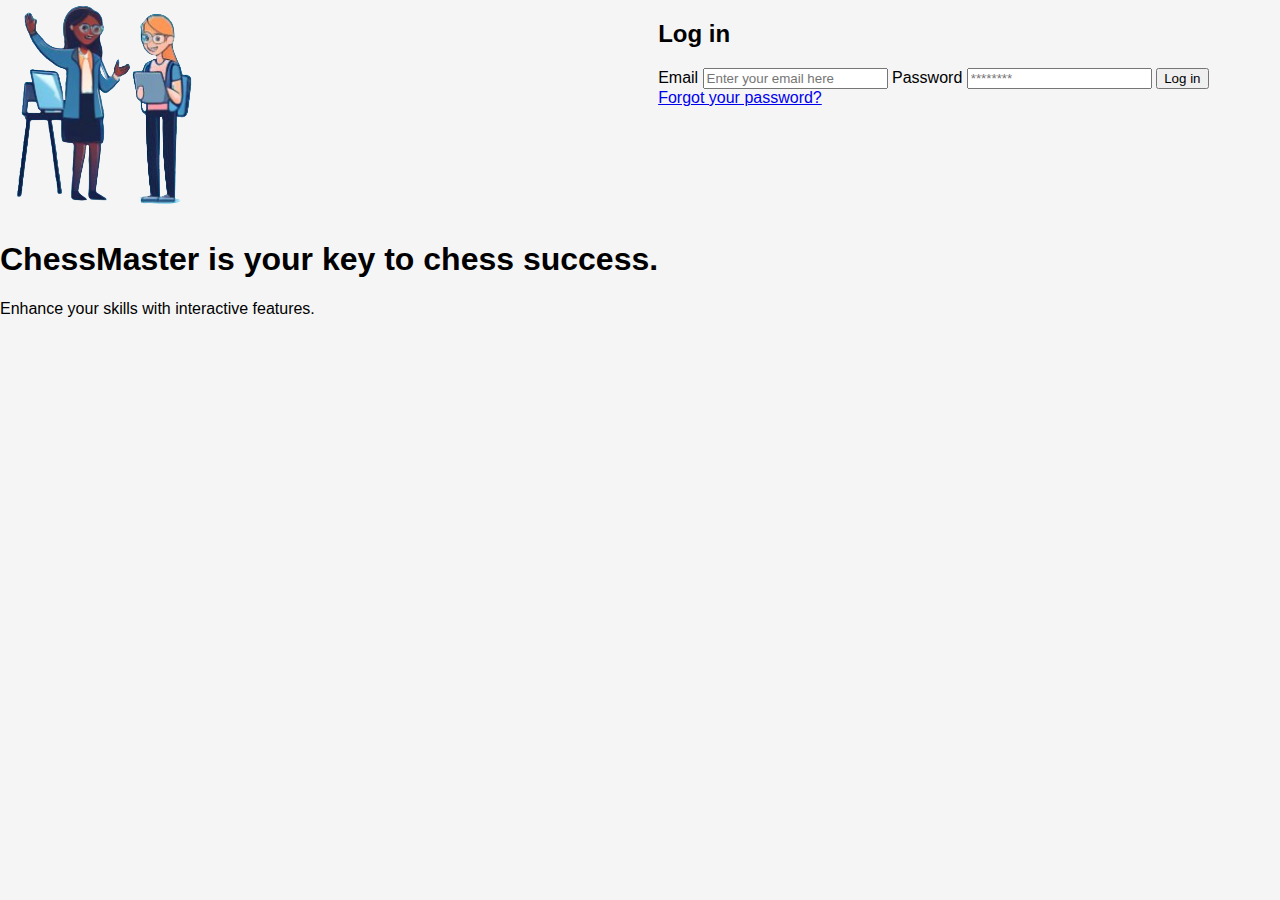
==== login.html @ 2cfabb1a "апро" ====
<!DOCTYPE html>
<html lang="en">
<head>
    <meta charset="UTF-8">
    <meta name="viewport" content="width=device-width, initial-scale=1.0">
    <title>Chess Login</title>
    <link rel="stylesheet" href="styles.css">
</head>
<body>

    <div class="container">
        <!-- Left Section -->
        <div class="left-section">
            <img src="/pngs/illustr.png" alt="Illustration">
            <h1>ChessMaster is your key to chess success.</h1>
            <p>Enhance your skills with interactive features.</p>
        </div>

        <!-- Right Section -->
        <div class="right-section">
            <div class="login-box">
                <h2>Log in</h2>
                <form>
                    <label for="email">Email</label>
                    <input type="email" id="email" placeholder="Enter your email here">
                    
                    <label for="password">Password</label>
                    <input type="password" id="password" placeholder="********">
                    
                    <button type="submit">Log in</button>
                </form>
                <a href="#">Forgot your password?</a>
            </div>
        </div>
    </div>

</body>
</html>
---- styles.css ----
body {
    font-family: Arial, sans-serif;
    margin: 0;
    padding: 0;
    display: flex;
    background-color: #f5f5f5;
}

.container {
    display: flex;
    width: 100%;
}

.sidebar {
    width: 250px;
    background: #ddd;
    padding: 20px;
    display: flex;
    flex-direction: column;
    justify-content: space-between;
    height: 100vh;
}

.logo {
    font-size: 24px;
    font-weight: bold;
}

nav ul {
    list-style: none;
    padding: 0;
}

nav ul li {
    padding: 10px;
    cursor: pointer;
}

nav ul .active {
    background-color: #50a6cd;
    border-radius: 5px;
}

.user-info {
    display: flex;
    align-items: center;
    margin-top: 20px;
}

.user-avatar {
    width: 50px;
    height: 50px;
    border-radius: 50%;
    margin-right: 10px;
}

.user-name {
    font-weight: bold;
}

.settings p {
    cursor: pointer;
    margin: 10px 0;
}

.main-content {
    flex-grow: 1;
    padding: 20px;
}

.header {
    display: flex;
    gap: 10px;
}

.btn {
    padding: 10px;
    background-color: #50a6cd;
    color: white;
    border: none;
    border-radius: 5px;
    cursor: pointer;
}

.schedule {
    margin-top: 20px;
    background: white;
    padding: 20px;
    border-radius: 10px;
}

.date-nav {
    display: flex;
    align-items: center;
    justify-content: space-between;
}

.nav-btn {
    background: none;
    border: none;
    font-size: 20px;
    cursor: pointer;
}

.view-options {
    display: flex;
    justify-content: flex-end;
    gap: 10px;
    margin-top: 10px;
}

.calendar {
    margin-top: 20px;
    background: #efefef;
    padding: 10px;
    border-radius: 10px;
}

.time-slot {
    margin-bottom: 10px;
}

.lesson {
    background: #50a6cd;
    color: white;
    padding: 10px;
    border-radius: 5px;
}

/* Styling for the sidebar links */
.sidebar nav ul li,
.settings ul li {
    list-style: none;
    padding: 10px;
    font-size: 16px;
    font-weight: bold;
    color: white;
}

.sidebar nav ul li a,
.settings ul li a {
    text-decoration: none;
    color: white;
    display: block;
    padding: 10px;
}

.sidebar nav ul li a:hover,
.settings ul li a:hover {
    background: rgba(255, 255, 255, 0.2);
    border-radius: 5px;
}

/* Active link styling */
.sidebar nav ul .active {
    background-color: #50a6cd; /* Matching your color scheme */
    border-radius: 5px;
}

.settings ul li a:hover {
    background: rgba(255, 255, 255, 0.2);
    border-radius: 5px;
}

/* Styling for the login and tasks links */
.sidebar nav ul li a {
    text-decoration: none;
    color: white;
    display: block;
    padding: 10px;
}

.sidebar nav ul li a:hover {
    background: rgba(255, 255, 255, 0.2);
    border-radius: 5px;
}

/* Settings section hover effect */
.settings ul li {
    list-style: none;
    padding: 10px;
    font-size: 16px;
    font-weight: bold;
    color: white;
}

.settings ul li a:hover {
    background: rgba(255, 255, 255, 0.2);
    border-radius: 5px;
}
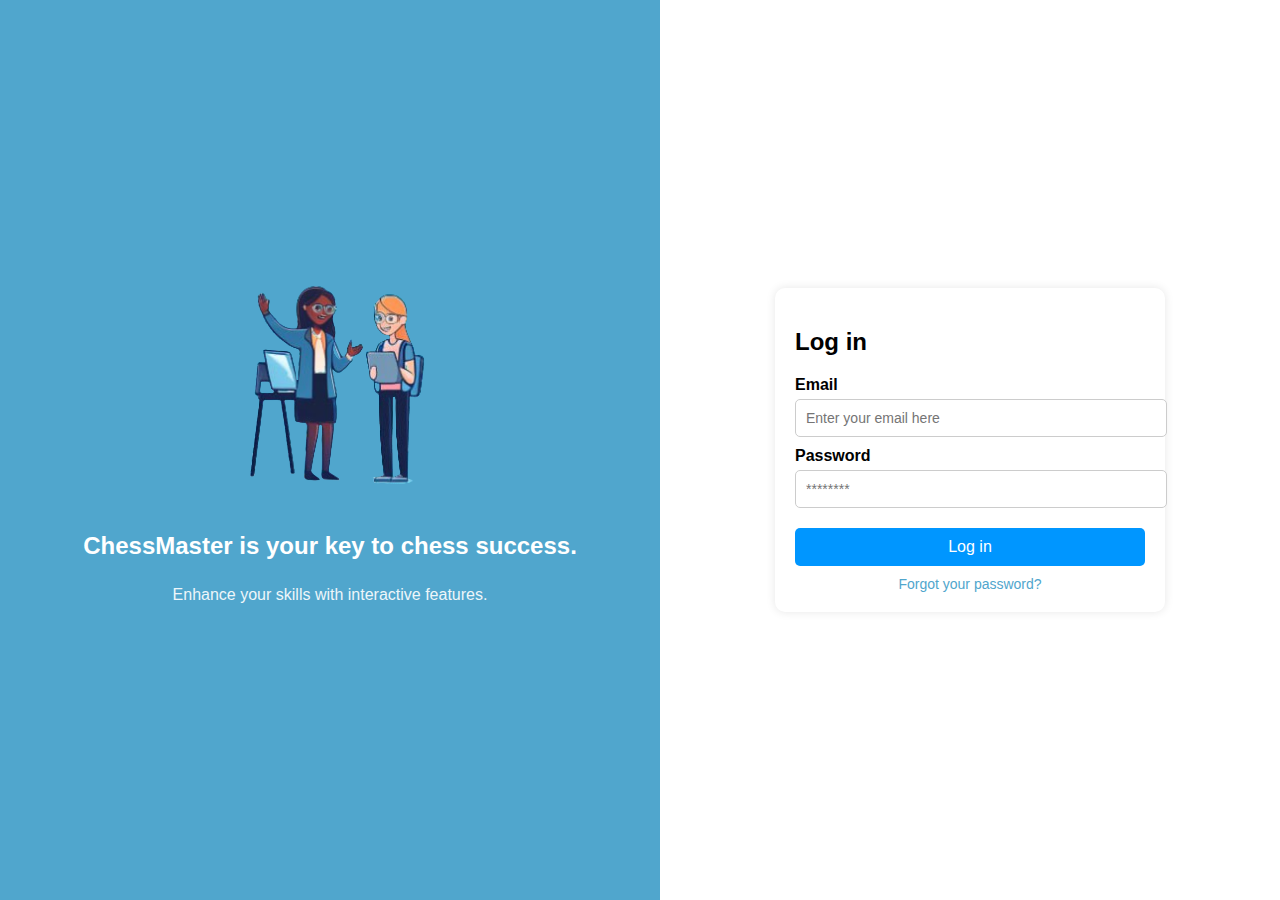
==== commit c71dbcf5: "juhk" ====
--- a/login.html
+++ b/login.html
@@ -5,6 +5,114 @@
     <meta name="viewport" content="width=device-width, initial-scale=1.0">
     <title>Chess Login</title>
     <link rel="stylesheet" href="styles.css">
+    <style>
+        body {
+            margin: 0;
+            padding: 0;
+            font-family: Arial, sans-serif;
+            background-color: #f5f5f5;
+        }
+
+        .container {
+            display: flex;
+            height: 100vh;
+        }
+
+        /* Left Section */
+        .left-section {
+            flex: 1;
+            background: #50a6cd;
+            color: white;
+            display: flex;
+            flex-direction: column;
+            justify-content: center;
+            align-items: center;
+            text-align: center;
+            padding: 20px;
+        }
+
+        .left-section img {
+            max-width: 60%;
+            margin-bottom: 20px;
+        }
+
+        .left-section h1 {
+            font-size: 24px;
+            margin-bottom: 10px;
+        }
+
+        .left-section p {
+            font-size: 16px;
+            opacity: 0.9;
+        }
+
+        /* Right Section */
+        .right-section {
+            flex: 1;
+            display: flex;
+            justify-content: center;
+            align-items: center;
+            background: #fff;
+        }
+
+        .login-box {
+            width: 80%;
+            max-width: 350px;
+            text-align: left;
+            background: white;
+            padding: 20px;
+            border-radius: 10px;
+            box-shadow: 0 0 10px rgba(0, 0, 0, 0.1);
+        }
+
+        h2 {
+            font-size: 24px;
+            margin-bottom: 20px;
+        }
+
+        label {
+            display: block;
+            font-weight: bold;
+            margin: 10px 0 5px;
+        }
+
+        input {
+            width: 100%;
+            padding: 10px;
+            border: 1px solid #ccc;
+            border-radius: 5px;
+            font-size: 14px;
+        }
+
+        button {
+            width: 100%;
+            background: #0096FF;
+            color: white;
+            padding: 10px;
+            border: none;
+            border-radius: 5px;
+            font-size: 16px;
+            cursor: pointer;
+            margin-top: 20px;
+        }
+
+        button:hover {
+            background: #50a6cd;
+        }
+
+        a {
+            display: block;
+            text-align: center;
+            margin-top: 10px;
+            text-decoration: none;
+            color: #50a6cd;
+            font-size: 14px;
+        }
+
+        a:hover {
+            text-decoration: underline;
+        }
+    </style>
 </head>
 <body>
 
--- a/styles.css
+++ b/styles.css
@@ -37,7 +37,7 @@
 }
 
 nav ul .active {
-    background-color: #50a6cd;
+    background-color: #ccc;
     border-radius: 5px;
 }
 
@@ -126,7 +126,166 @@
     padding: 10px;
     border-radius: 5px;
 }
-
+body {
+    font-family: Arial, sans-serif;
+    margin: 0;
+    padding: 0;
+    background-color: #f5f5f5;
+}
+
+.header {
+    display: flex;
+    justify-content: space-between;
+    align-items: center;
+    background: white;
+    padding: 15px 20px;
+    border-bottom: 2px solid #ddd;
+}
+
+.logo {
+    font-size: 24px;
+    font-weight: bold;
+}
+
+.materials-btn {
+    background: #ccc;
+    padding: 10px 20px;
+    border-radius: 5px;
+    cursor: pointer;
+}
+
+.user-icon {
+    font-size: 20px;
+    cursor: pointer;
+}
+
+.content {
+    display: flex;
+    padding: 20px;
+    gap: 20px;
+}
+
+.chessboard-section {
+    flex: 2;
+    background: white;
+    padding: 20px;
+    border-radius: 10px;
+}
+
+.chessboard img {
+    width: 100%;
+    border-radius: 10px;
+}
+
+.side-panel {
+    flex: 1;
+    display: flex;
+    flex-direction: column;
+    gap: 20px;
+}
+
+.video-conference,
+.discussion-panel {
+    background: white;
+    padding: 20px;
+    border-radius: 10px;
+}
+
+.video-conference img {
+    width: 100%;
+    border-radius: 10px;
+}
+
+.message {
+    background: #e6f7ff;
+    padding: 10px;
+    margin-top: 10px;
+    border-radius: 5px;
+}
+
+.footer {
+    text-align: center;
+    padding: 15px;
+    background: white;
+    margin-top: 20px;
+    border-top: 2px solid #ddd;
+}
+
+body {
+    margin: 0;
+    padding: 0;
+    font-family: Arial, sans-serif;
+}
+
+.container {
+    display: flex;
+    height: 100vh;
+}
+
+.left-section {
+    flex: 1;
+    background: #50a6cd;
+    color: white;
+    display: flex;
+    flex-direction: column;
+    justify-content: center;
+    align-items: center;
+    text-align: center;
+    padding: 20px;
+}
+
+.left-section img {
+    max-width: 60%;
+    margin-bottom: 20px;
+}
+
+.right-section {
+    flex: 1;
+    display: flex;
+    justify-content: center;
+    align-items: center;
+    background: #fff;
+}
+
+.login-box {
+    width: 80%;
+    max-width: 350px;
+    text-align: left;
+}
+
+h2 {
+    font-size: 24px;
+    margin-bottom: 20px;
+}
+
+label {
+    display: block;
+    font-weight: bold;
+    margin: 10px 0 5px;
+}
+
+input {
+    width: 100%;
+    padding: 10px;
+    border: 1px solid #ccc;
+    border-radius: 5px;
+}
+
+button {
+    width: 100%;
+    background: #0096FF;
+    color: white;
+    padding: 10px;
+    border: none;
+    border-radius: 5px;
+    font-size: 16px;
+    cursor: pointer;
+    margin-top: 20px;
+}
+
+button:hover {
+    background: #50a6cd;
+}
 /* Styling for the sidebar links */
 .sidebar nav ul li,
 .settings ul li {
